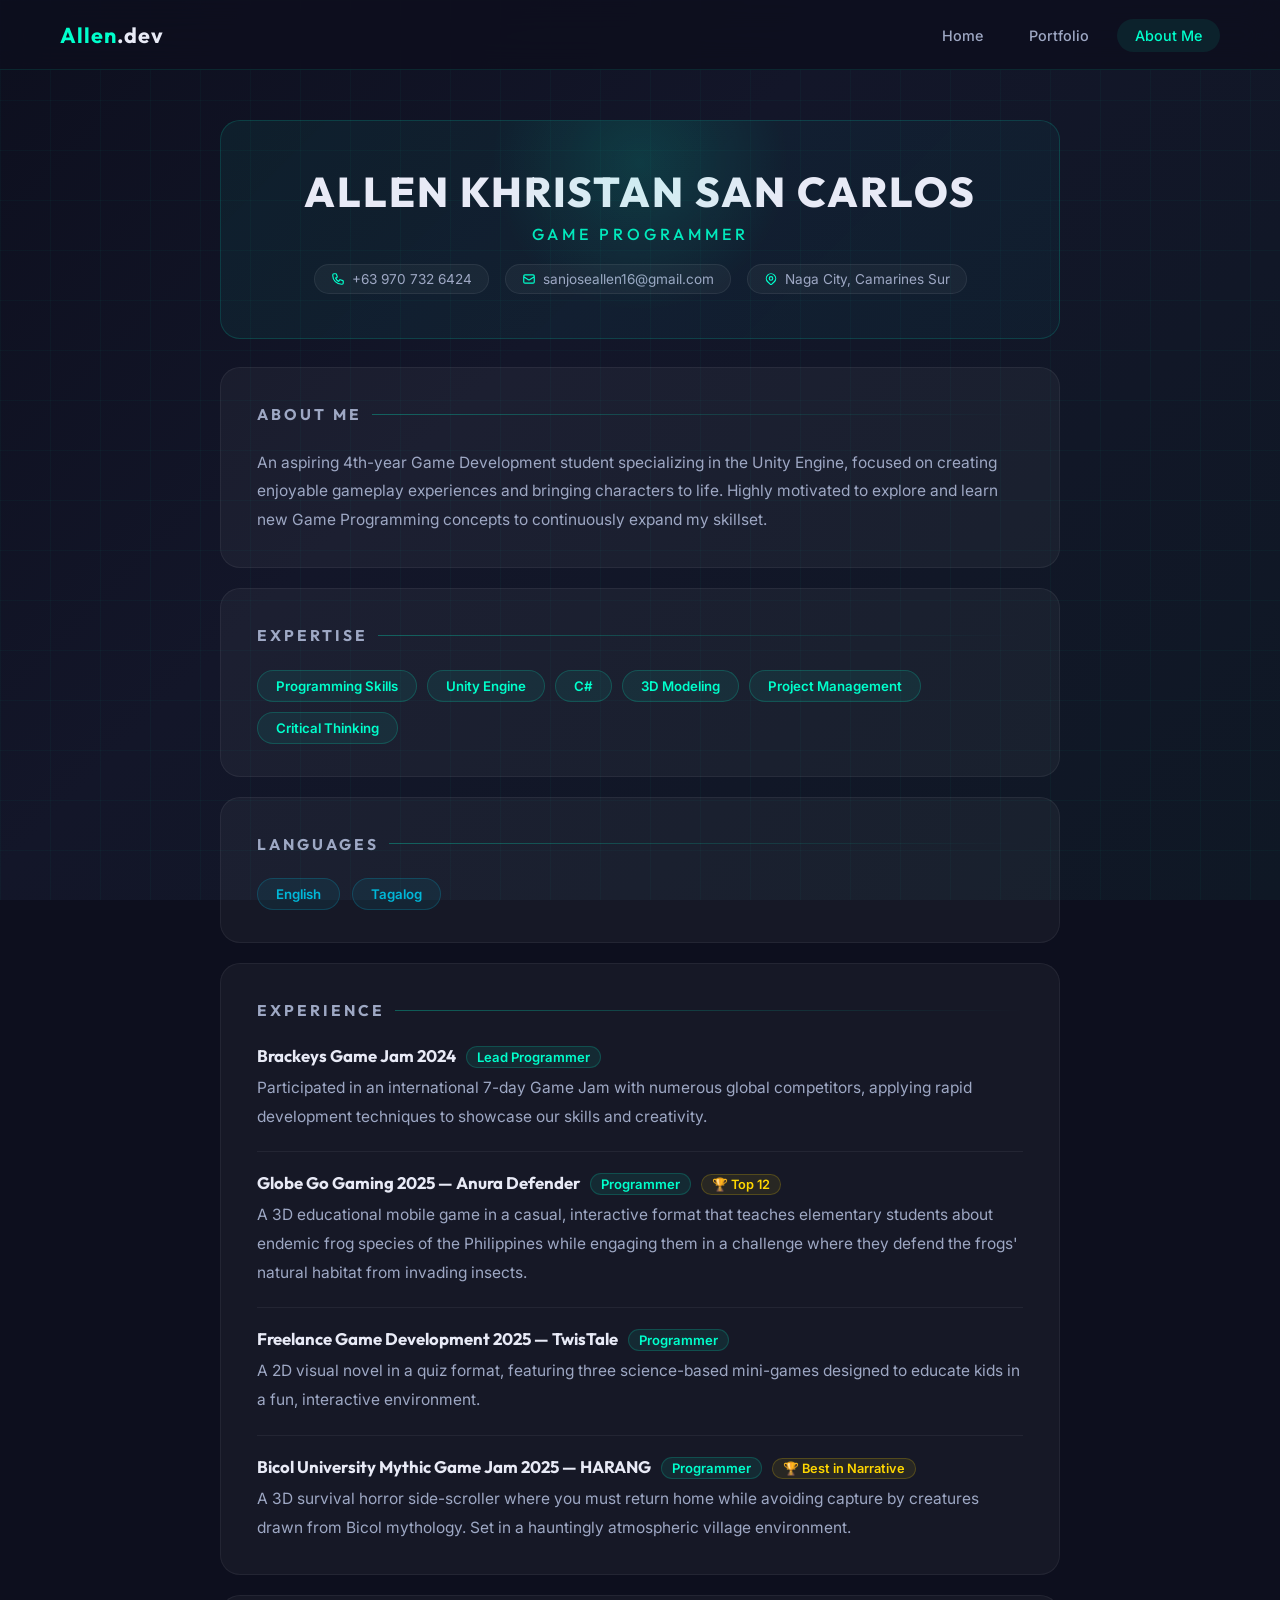
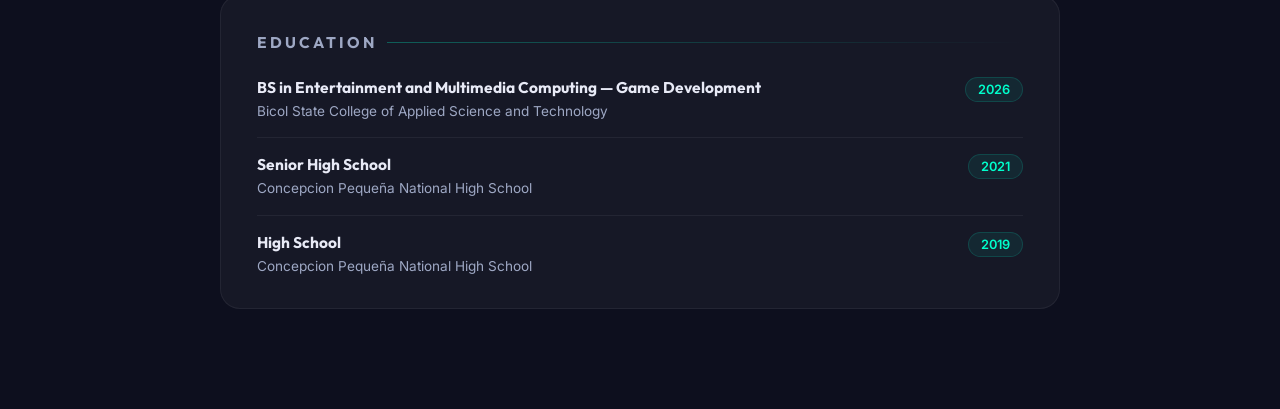
==== aboutme.html @ c73a48d8 "Add files via upload" ====
<!DOCTYPE html>
<html lang="en">

<head>
    <meta charset="UTF-8">
    <meta name="viewport" content="width=device-width, initial-scale=1.0">
    <meta name="description"
        content="Resume of Allen Khristan San Carlos – Game Programmer specializing in Unity Engine, with experience in international game jams and mobile game development.">
    <link rel="stylesheet" href="css/aboutme.css">
    <title>Resume | Allen San Carlos</title>
</head>

<body>

    <!-- ── NAVBAR ─────────────────────────────────────── -->
    <nav>
        <a class="nav-logo" href="index.html">Allen<span>.dev</span></a>
        <ul class="nav-links">
            <li><a href="index.html">Home</a></li>
            <li><a href="games.html">Portfolio</a></li>
            <li><a href="aboutme.html" class="active">About Me</a></li>
        </ul>
    </nav>

    <!-- ── RESUME PAGE ────────────────────────────────── -->
    <div class="resume-page">

        <!-- Header -->
        <div class="resume-header">
            <h1>Allen Khristan San Carlos</h1>
            <h2>Game Programmer</h2>
            <div class="contact-row">
                <span class="contact-item">
                    <svg width="14" height="14" fill="none" viewBox="0 0 24 24" stroke="currentColor" stroke-width="2">
                        <path stroke-linecap="round" stroke-linejoin="round"
                            d="M3 5a2 2 0 012-2h3.28a1 1 0 01.948.684l1.498 4.493a1 1 0 01-.502 1.21l-2.257 1.13a11.042 11.042 0 005.516 5.516l1.13-2.257a1 1 0 011.21-.502l4.493 1.498a1 1 0 01.684.949V19a2 2 0 01-2 2h-1C9.716 21 3 14.284 3 6V5z" />
                    </svg>
                    +63 970 732 6424
                </span>
                <span class="contact-item">
                    <svg width="14" height="14" fill="none" viewBox="0 0 24 24" stroke="currentColor" stroke-width="2">
                        <path stroke-linecap="round" stroke-linejoin="round"
                            d="M3 8l7.89 5.26a2 2 0 002.22 0L21 8M5 19h14a2 2 0 002-2V7a2 2 0 00-2-2H5a2 2 0 00-2 2v10a2 2 0 002 2z" />
                    </svg>
                    sanjoseallen16@gmail.com
                </span>
                <span class="contact-item">
                    <svg width="14" height="14" fill="none" viewBox="0 0 24 24" stroke="currentColor" stroke-width="2">
                        <path stroke-linecap="round" stroke-linejoin="round"
                            d="M17.657 16.657L13.414 20.9a1.998 1.998 0 01-2.827 0l-4.244-4.243a8 8 0 1111.314 0z" />
                        <path stroke-linecap="round" stroke-linejoin="round" d="M15 11a3 3 0 11-6 0 3 3 0 016 0z" />
                    </svg>
                    Naga City, Camarines Sur
                </span>
            </div>
        </div>

        <!-- About Me -->
        <div class="resume-section">
            <p class="section-title">About Me</p>
            <p>
                An aspiring 4th-year Game Development student specializing in the Unity Engine,
                focused on creating enjoyable gameplay experiences and bringing characters to life.
                Highly motivated to explore and learn new Game Programming concepts to continuously
                expand my skillset.
            </p>
        </div>

        <!-- Expertise -->
        <div class="resume-section">
            <p class="section-title">Expertise</p>
            <div class="skills-grid">
                <span class="skill-badge">Programming Skills</span>
                <span class="skill-badge">Unity Engine</span>
                <span class="skill-badge">C#</span>
                <span class="skill-badge">3D Modeling</span>
                <span class="skill-badge">Project Management</span>
                <span class="skill-badge">Critical Thinking</span>
            </div>
        </div>

        <!-- Languages -->
        <div class="resume-section">
            <p class="section-title">Languages</p>
            <div class="lang-list">
                <span class="lang-badge">English</span>
                <span class="lang-badge">Tagalog</span>
            </div>
        </div>

        <!-- Experience -->
        <div class="resume-section">
            <p class="section-title">Experience</p>

            <div class="exp-entry">
                <div class="exp-meta">
                    <span class="exp-title">Brackeys Game Jam 2024</span>
                    <span class="exp-role">Lead Programmer</span>
                </div>
                <p class="exp-desc">
                    Participated in an international 7-day Game Jam with numerous global competitors,
                    applying rapid development techniques to showcase our skills and creativity.
                </p>
            </div>

            <div class="exp-entry">
                <div class="exp-meta">
                    <span class="exp-title">Globe Go Gaming 2025 — Anura Defender</span>
                    <span class="exp-role">Programmer</span>
                    <span class="exp-award">🏆 Top 12</span>
                </div>
                <p class="exp-desc">
                    A 3D educational mobile game in a casual, interactive format that teaches elementary
                    students about endemic frog species of the Philippines while engaging them in a challenge
                    where they defend the frogs' natural habitat from invading insects.
                </p>
            </div>

            <div class="exp-entry">
                <div class="exp-meta">
                    <span class="exp-title">Freelance Game Development 2025 — TwisTale</span>
                    <span class="exp-role">Programmer</span>
                </div>
                <p class="exp-desc">
                    A 2D visual novel in a quiz format, featuring three science-based mini-games
                    designed to educate kids in a fun, interactive environment.
                </p>
            </div>

            <div class="exp-entry">
                <div class="exp-meta">
                    <span class="exp-title">Bicol University Mythic Game Jam 2025 — HARANG</span>
                    <span class="exp-role">Programmer</span>
                    <span class="exp-award">🏆 Best in Narrative</span>
                </div>
                <p class="exp-desc">
                    A 3D survival horror side-scroller where you must return home while avoiding capture
                    by creatures drawn from Bicol mythology. Set in a hauntingly atmospheric village environment.
                </p>
            </div>

        </div>

        <!-- Education -->
        <div class="resume-section">
            <p class="section-title">Education</p>

            <div class="educ-entry">
                <div class="educ-info">
                    <h4>BS in Entertainment and Multimedia Computing — Game Development</h4>
                    <p>Bicol State College of Applied Science and Technology</p>
                </div>
                <span class="educ-year">2026</span>
            </div>

            <div class="educ-entry">
                <div class="educ-info">
                    <h4>Senior High School</h4>
                    <p>Concepcion Pequeña National High School</p>
                </div>
                <span class="educ-year">2021</span>
            </div>

            <div class="educ-entry">
                <div class="educ-info">
                    <h4>High School</h4>
                    <p>Concepcion Pequeña National High School</p>
                </div>
                <span class="educ-year">2019</span>
            </div>

        </div>

    </div><!-- /resume-page -->

</body>

</html>
---- css/aboutme.css ----
@import url('https://fonts.googleapis.com/css2?family=Outfit:wght@300;400;500;600;700;800&family=Inter:wght@300;400;500;600&display=swap');

/* ─── RESET ─────────────────────────────────────────────── */
*, *::before, *::after {
    margin: 0;
    padding: 0;
    box-sizing: border-box;
}

/* ─── CSS VARIABLES ─────────────────────────────────────── */
:root {
    --accent:     #00ffcc;
    --accent-dim: #00bfa5;
    --bg-dark:    #0d0f1e;
    --bg-mid:     #161929;
    --bg-card:    rgba(255, 255, 255, 0.04);
    --text-main:  #e8eaf6;
    --text-muted: #9ea8c4;
    --glow:       0 0 30px rgba(0, 255, 204, 0.2);
    --radius-lg:  20px;
    --radius-sm:  10px;
    --nav-h:      70px;
    --transition: 0.3s cubic-bezier(0.4, 0, 0.2, 1);
}

/* ─── BASE ───────────────────────────────────────────────── */
html { scroll-behavior: smooth; }

body {
    font-family: 'Inter', 'Segoe UI', sans-serif;
    background: var(--bg-dark);
    color: var(--text-main);
    min-height: 100vh;
    overflow-x: hidden;
}

body::before {
    content: '';
    position: fixed;
    inset: 0;
    background:
        linear-gradient(135deg, #0d0f1e 0%, #131629 40%, #0f1825 100%),
        radial-gradient(ellipse 80% 50% at 50% -20%, rgba(0,255,204,0.10) 0%, transparent 60%);
    z-index: -2;
}

body::after {
    content: '';
    position: fixed;
    inset: 0;
    background-image:
        linear-gradient(rgba(0,255,204,0.03) 1px, transparent 1px),
        linear-gradient(90deg, rgba(0,255,204,0.03) 1px, transparent 1px);
    background-size: 50px 50px;
    z-index: -1;
}

/* ─── NAVBAR ─────────────────────────────────────────────── */
nav {
    position: fixed;
    top: 0; left: 0; right: 0;
    height: var(--nav-h);
    display: flex;
    align-items: center;
    justify-content: space-between;
    padding: 0 60px;
    background: rgba(13, 15, 30, 0.85);
    backdrop-filter: blur(16px);
    -webkit-backdrop-filter: blur(16px);
    border-bottom: 1px solid rgba(0,255,204,0.1);
    z-index: 100;
}

.nav-logo {
    font-family: 'Outfit', sans-serif;
    font-size: 1.35rem;
    font-weight: 700;
    color: var(--accent);
    letter-spacing: 1px;
    text-decoration: none;
}

.nav-logo span { color: var(--text-main); }

.nav-links {
    display: flex;
    gap: 10px;
    list-style: none;
}

.nav-links a {
    text-decoration: none;
    color: var(--text-muted);
    font-size: 0.9rem;
    font-weight: 500;
    padding: 8px 18px;
    border-radius: 50px;
    transition: var(--transition);
}

.nav-links a:hover,
.nav-links a.active {
    color: var(--accent);
    background: rgba(0,255,204,0.08);
}

/* ─── PAGE WRAPPER ───────────────────────────────────────── */
.resume-page {
    max-width: 900px;
    margin: 0 auto;
    padding: calc(var(--nav-h) + 50px) 30px 80px;
    animation: fadeUp 0.7s ease forwards;
}

/* ─── HEADER CARD ────────────────────────────────────────── */
.resume-header {
    background: linear-gradient(135deg, rgba(0,255,204,0.06), rgba(0,184,217,0.04));
    border: 1px solid rgba(0,255,204,0.15);
    border-radius: var(--radius-lg);
    padding: 44px 40px;
    text-align: center;
    margin-bottom: 28px;
    position: relative;
    overflow: hidden;
}

.resume-header::before {
    content: '';
    position: absolute;
    top: -50%;
    left: 50%;
    transform: translateX(-50%);
    width: 300px;
    height: 300px;
    background: radial-gradient(circle, rgba(0,255,204,0.12) 0%, transparent 70%);
    pointer-events: none;
}

.resume-header h1 {
    font-family: 'Outfit', sans-serif;
    font-size: clamp(1.8rem, 3.5vw, 2.6rem);
    font-weight: 800;
    color: var(--text-main);
    letter-spacing: 2px;
    text-transform: uppercase;
}

.resume-header h2 {
    font-family: 'Outfit', sans-serif;
    font-size: 1rem;
    font-weight: 500;
    color: var(--accent);
    margin-top: 6px;
    letter-spacing: 4px;
    text-transform: uppercase;
    opacity: 0.9;
}

.contact-row {
    display: flex;
    flex-wrap: wrap;
    justify-content: center;
    gap: 16px;
    margin-top: 20px;
}

.contact-item {
    display: flex;
    align-items: center;
    gap: 7px;
    font-size: 0.85rem;
    color: var(--text-muted);
    background: rgba(255,255,255,0.04);
    border: 1px solid rgba(255,255,255,0.07);
    padding: 6px 16px;
    border-radius: 50px;
}

.contact-item svg {
    color: var(--accent);
    flex-shrink: 0;
}

/* ─── SECTION CARD ───────────────────────────────────────── */
.resume-section {
    background: var(--bg-card);
    border: 1px solid rgba(255,255,255,0.06);
    border-radius: var(--radius-lg);
    padding: 32px 36px;
    margin-bottom: 20px;
    backdrop-filter: blur(6px);
    transition: border-color var(--transition), box-shadow var(--transition);
}

.resume-section:hover {
    border-color: rgba(0,255,204,0.15);
    box-shadow: 0 8px 40px rgba(0,0,0,0.3);
}

/* Section heading */
.section-title {
    font-family: 'Outfit', sans-serif;
    font-size: 0.72rem;
    font-weight: 700;
    letter-spacing: 3px;
    text-transform: uppercase;
    color: var(--accent);
    margin-bottom: 20px;
    display: flex;
    align-items: center;
    gap: 10px;
}

.section-title::after {
    content: '';
    flex: 1;
    height: 1px;
    background: linear-gradient(90deg, rgba(0,255,204,0.3), transparent);
}

/* ─── ABOUT ME ───────────────────────────────────────────── */
.resume-section p {
    color: var(--text-muted);
    font-size: 0.97rem;
    line-height: 1.85;
}

/* ─── EXPERTISE / SKILLS ─────────────────────────────────── */
.skills-grid {
    display: flex;
    flex-wrap: wrap;
    gap: 10px;
}

.skill-badge {
    background: rgba(0,255,204,0.07);
    border: 1px solid rgba(0,255,204,0.18);
    color: var(--accent);
    font-size: 0.83rem;
    font-weight: 600;
    padding: 7px 18px;
    border-radius: 50px;
    transition: var(--transition);
}

.skill-badge:hover {
    background: rgba(0,255,204,0.15);
    border-color: var(--accent);
}

/* ─── LANGUAGES ──────────────────────────────────────────── */
.lang-list {
    display: flex;
    gap: 12px;
    flex-wrap: wrap;
}

.lang-badge {
    background: rgba(0,184,217,0.08);
    border: 1px solid rgba(0,184,217,0.22);
    color: #00b8d9;
    font-size: 0.83rem;
    font-weight: 600;
    padding: 7px 18px;
    border-radius: 50px;
}

/* ─── EXPERIENCE ENTRIES ─────────────────────────────────── */
.exp-entry {
    padding: 20px 0;
    border-bottom: 1px solid rgba(255,255,255,0.06);
}

.exp-entry:last-child { border-bottom: none; padding-bottom: 0; }
.exp-entry:first-of-type { padding-top: 0; }

.exp-meta {
    display: flex;
    align-items: baseline;
    flex-wrap: wrap;
    gap: 10px;
    margin-bottom: 6px;
}

.exp-title {
    font-family: 'Outfit', sans-serif;
    font-size: 1.05rem;
    font-weight: 700;
    color: var(--text-main);
}

.exp-role {
    font-size: 0.82rem;
    font-weight: 600;
    color: var(--accent);
    background: rgba(0,255,204,0.08);
    border: 1px solid rgba(0,255,204,0.18);
    padding: 2px 10px;
    border-radius: 50px;
}

.exp-award {
    font-size: 0.8rem;
    font-weight: 600;
    color: #ffd700;
    background: rgba(255,215,0,0.08);
    border: 1px solid rgba(255,215,0,0.2);
    padding: 2px 10px;
    border-radius: 50px;
}

.exp-desc {
    color: var(--text-muted);
    font-size: 0.9rem;
    line-height: 1.8;
    margin-top: 4px;
}

/* ─── EDUCATION ENTRIES ──────────────────────────────────── */
.educ-entry {
    display: flex;
    justify-content: space-between;
    align-items: flex-start;
    gap: 20px;
    padding: 16px 0;
    border-bottom: 1px solid rgba(255,255,255,0.06);
}

.educ-entry:last-child { border-bottom: none; padding-bottom: 0; }
.educ-entry:first-of-type { padding-top: 0; }

.educ-info h4 {
    font-family: 'Outfit', sans-serif;
    font-size: 0.97rem;
    font-weight: 700;
    color: var(--text-main);
    margin-bottom: 4px;
}

.educ-info p {
    font-size: 0.85rem;
    color: var(--text-muted);
    line-height: 1.5;
}

.educ-year {
    font-size: 0.8rem;
    font-weight: 600;
    color: var(--accent);
    background: rgba(0,255,204,0.07);
    border: 1px solid rgba(0,255,204,0.15);
    padding: 4px 12px;
    border-radius: 50px;
    white-space: nowrap;
    flex-shrink: 0;
}

/* ─── ANIMATIONS ─────────────────────────────────────────── */
@keyframes fadeUp {
    from { opacity: 0; transform: translateY(30px); }
    to   { opacity: 1; transform: translateY(0); }
}

/* ─── RESPONSIVE ─────────────────────────────────────────── */
@media (max-width: 768px) {
    nav { padding: 0 24px; }

    .resume-page { padding: calc(var(--nav-h) + 30px) 16px 60px; }

    .resume-header { padding: 30px 22px; }

    .resume-section { padding: 24px 20px; }

    .educ-entry { flex-direction: column; gap: 8px; }
}
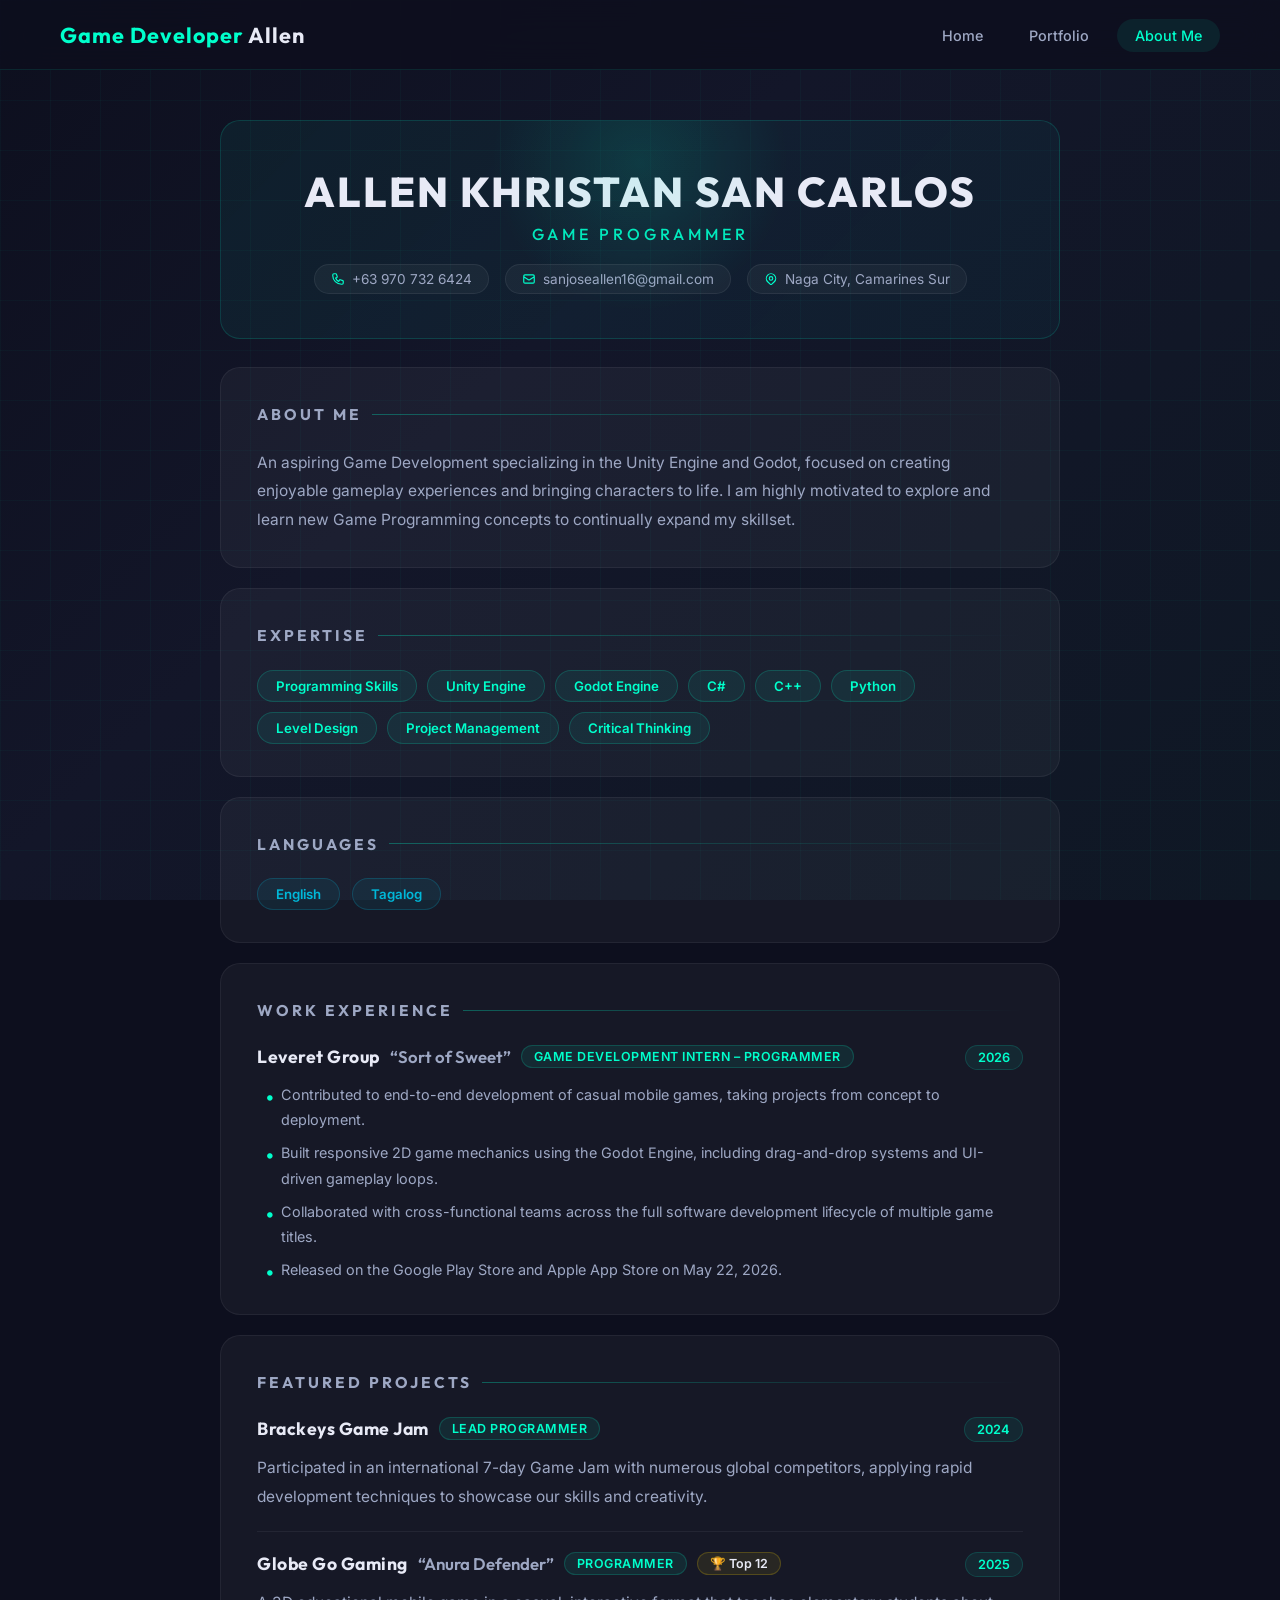
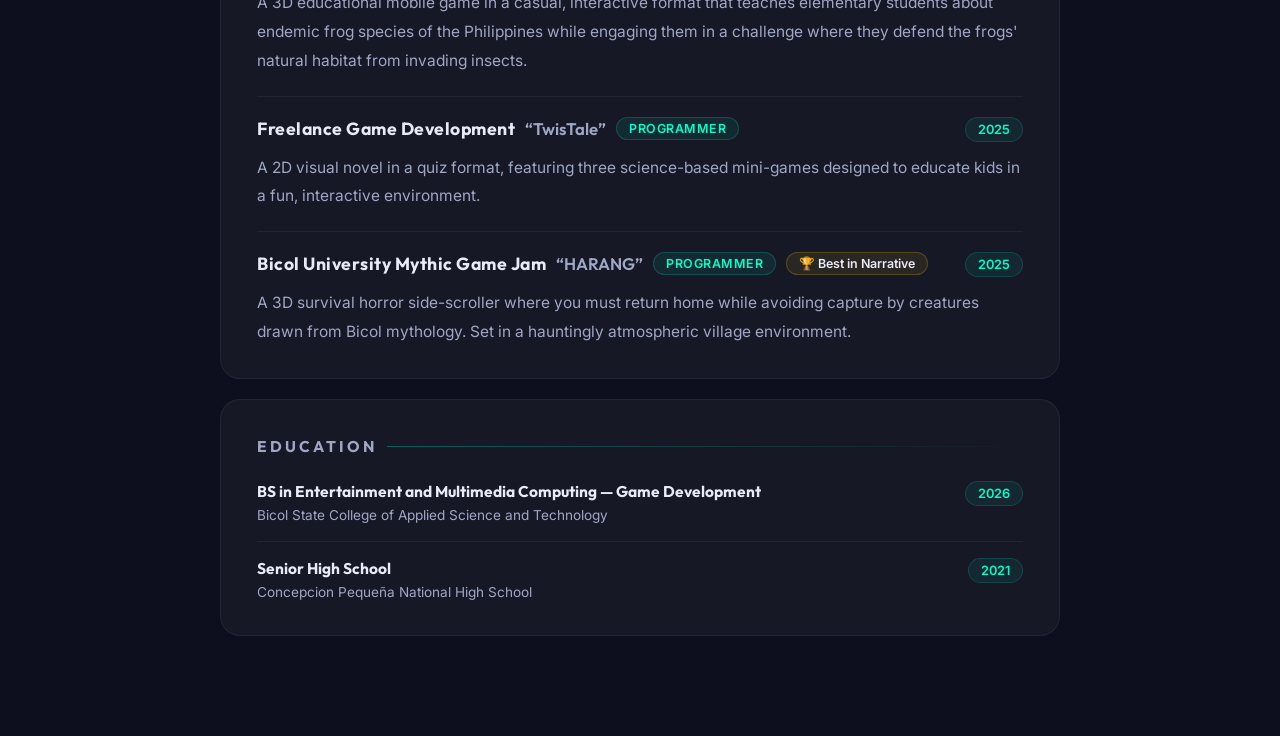
==== commit e86f4a4e: "Goods" ====
--- a/aboutme.html
+++ b/aboutme.html
@@ -14,7 +14,7 @@
 
     <!-- ── NAVBAR ─────────────────────────────────────── -->
     <nav>
-        <a class="nav-logo" href="index.html">Allen<span>.dev</span></a>
+        <a class="nav-logo" href="index.html">Game Developer<span> Allen</span></a>
         <ul class="nav-links">
             <li><a href="index.html">Home</a></li>
             <li><a href="games.html">Portfolio</a></li>
@@ -59,10 +59,10 @@
         <div class="resume-section">
             <p class="section-title">About Me</p>
             <p>
-                An aspiring 4th-year Game Development student specializing in the Unity Engine,
-                focused on creating enjoyable gameplay experiences and bringing characters to life.
-                Highly motivated to explore and learn new Game Programming concepts to continuously
-                expand my skillset.
+                An aspiring Game Development specializing in the Unity Engine and Godot, focused on
+                creating enjoyable gameplay experiences and bringing characters to life. I am highly
+                motivated to explore and learn new Game Programming concepts to continually expand my
+                skillset.
             </p>
         </div>
 
@@ -72,8 +72,11 @@
             <div class="skills-grid">
                 <span class="skill-badge">Programming Skills</span>
                 <span class="skill-badge">Unity Engine</span>
+                <span class="skill-badge">Godot Engine</span>
                 <span class="skill-badge">C#</span>
-                <span class="skill-badge">3D Modeling</span>
+                <span class="skill-badge">C++</span>
+                <span class="skill-badge">Python</span>
+                <span class="skill-badge">Level Design</span>
                 <span class="skill-badge">Project Management</span>
                 <span class="skill-badge">Critical Thinking</span>
             </div>
@@ -88,14 +91,43 @@
             </div>
         </div>
 
-        <!-- Experience -->
-        <div class="resume-section">
-            <p class="section-title">Experience</p>
-
-            <div class="exp-entry">
-                <div class="exp-meta">
-                    <span class="exp-title">Brackeys Game Jam 2024</span>
-                    <span class="exp-role">Lead Programmer</span>
+        <!-- Work Experience -->
+        <div class="resume-section">
+            <p class="section-title">Work Experience</p>
+
+            <div class="exp-entry">
+                <div class="exp-header">
+                    <div class="exp-main">
+                        <span class="exp-title">Leveret Group</span>
+                        <span class="exp-project">“Sort of Sweet”</span>
+                        <span class="exp-role">Game Development Intern – Programmer</span>
+                    </div>
+                    <span class="exp-year">2026</span>
+                </div>
+                <ul class="exp-bullets">
+                    <li>Contributed to end-to-end development of casual mobile games, taking projects from concept to
+                        deployment.</li>
+                    <li>Built responsive 2D game mechanics using the Godot Engine, including drag-and-drop systems and
+                        UI-driven gameplay loops.</li>
+                    <li>Collaborated with cross-functional teams across the full software development lifecycle of
+                        multiple game titles.</li>
+                    <li>Released on the Google Play Store and Apple App Store on May 22, 2026.</li>
+                </ul>
+            </div>
+
+        </div>
+
+        <!-- Projects -->
+        <div class="resume-section">
+            <p class="section-title">Featured Projects</p>
+
+            <div class="exp-entry">
+                <div class="exp-header">
+                    <div class="exp-main">
+                        <span class="exp-title">Brackeys Game Jam</span>
+                        <span class="exp-role">Lead Programmer</span>
+                    </div>
+                    <span class="exp-year">2024</span>
                 </div>
                 <p class="exp-desc">
                     Participated in an international 7-day Game Jam with numerous global competitors,
@@ -104,10 +136,14 @@
             </div>
 
             <div class="exp-entry">
-                <div class="exp-meta">
-                    <span class="exp-title">Globe Go Gaming 2025 — Anura Defender</span>
-                    <span class="exp-role">Programmer</span>
-                    <span class="exp-award">🏆 Top 12</span>
+                <div class="exp-header">
+                    <div class="exp-main">
+                        <span class="exp-title">Globe Go Gaming</span>
+                        <span class="exp-project">“Anura Defender”</span>
+                        <span class="exp-role">Programmer</span>
+                        <span class="exp-award">🏆 Top 12</span>
+                    </div>
+                    <span class="exp-year">2025</span>
                 </div>
                 <p class="exp-desc">
                     A 3D educational mobile game in a casual, interactive format that teaches elementary
@@ -117,9 +153,13 @@
             </div>
 
             <div class="exp-entry">
-                <div class="exp-meta">
-                    <span class="exp-title">Freelance Game Development 2025 — TwisTale</span>
-                    <span class="exp-role">Programmer</span>
+                <div class="exp-header">
+                    <div class="exp-main">
+                        <span class="exp-title">Freelance Game Development</span>
+                        <span class="exp-project">“TwisTale”</span>
+                        <span class="exp-role">Programmer</span>
+                    </div>
+                    <span class="exp-year">2025</span>
                 </div>
                 <p class="exp-desc">
                     A 2D visual novel in a quiz format, featuring three science-based mini-games
@@ -128,10 +168,14 @@
             </div>
 
             <div class="exp-entry">
-                <div class="exp-meta">
-                    <span class="exp-title">Bicol University Mythic Game Jam 2025 — HARANG</span>
-                    <span class="exp-role">Programmer</span>
-                    <span class="exp-award">🏆 Best in Narrative</span>
+                <div class="exp-header">
+                    <div class="exp-main">
+                        <span class="exp-title">Bicol University Mythic Game Jam</span>
+                        <span class="exp-project">“HARANG”</span>
+                        <span class="exp-role">Programmer</span>
+                        <span class="exp-award">🏆 Best in Narrative</span>
+                    </div>
+                    <span class="exp-year">2025</span>
                 </div>
                 <p class="exp-desc">
                     A 3D survival horror side-scroller where you must return home while avoiding capture
@@ -161,14 +205,6 @@
                 <span class="educ-year">2021</span>
             </div>
 
-            <div class="educ-entry">
-                <div class="educ-info">
-                    <h4>High School</h4>
-                    <p>Concepcion Pequeña National High School</p>
-                </div>
-                <span class="educ-year">2019</span>
-            </div>
-
         </div>
 
     </div><!-- /resume-page -->
--- a/css/aboutme.css
+++ b/css/aboutme.css
@@ -274,39 +274,68 @@
 .exp-entry:last-child { border-bottom: none; padding-bottom: 0; }
 .exp-entry:first-of-type { padding-top: 0; }
 
-.exp-meta {
-    display: flex;
-    align-items: baseline;
+.exp-header {
+    display: flex;
+    justify-content: space-between;
+    align-items: flex-start;
+    gap: 16px;
+    margin-bottom: 12px;
+}
+
+.exp-main {
+    display: flex;
+    align-items: center;
     flex-wrap: wrap;
     gap: 10px;
-    margin-bottom: 6px;
 }
 
 .exp-title {
     font-family: 'Outfit', sans-serif;
-    font-size: 1.05rem;
+    font-size: 1.1rem;
     font-weight: 700;
     color: var(--text-main);
+    letter-spacing: 0.5px;
+}
+
+.exp-project {
+    font-family: 'Outfit', sans-serif;
+    font-size: 1.05rem;
+    font-weight: 600;
+    color: var(--text-muted);
 }
 
 .exp-role {
-    font-size: 0.82rem;
-    font-weight: 600;
-    color: var(--accent);
-    background: rgba(0,255,204,0.08);
-    border: 1px solid rgba(0,255,204,0.18);
-    padding: 2px 10px;
-    border-radius: 50px;
+    font-size: 0.78rem;
+    font-weight: 600;
+    color: var(--accent);
+    background: rgba(0, 255, 204, 0.08);
+    border: 1px solid rgba(0, 255, 204, 0.18);
+    padding: 3px 12px;
+    border-radius: 50px;
+    text-transform: uppercase;
+    letter-spacing: 0.5px;
 }
 
 .exp-award {
+    font-size: 0.78rem;
+    font-weight: 600;
+    color: var(--gold);
+    background: rgba(255, 215, 0, 0.08);
+    border: 1px solid rgba(255, 215, 0, 0.2);
+    padding: 3px 12px;
+    border-radius: 50px;
+}
+
+.exp-year {
     font-size: 0.8rem;
     font-weight: 600;
-    color: #ffd700;
-    background: rgba(255,215,0,0.08);
-    border: 1px solid rgba(255,215,0,0.2);
-    padding: 2px 10px;
-    border-radius: 50px;
+    color: var(--accent);
+    background: rgba(0, 255, 204, 0.07);
+    border: 1px solid rgba(0, 255, 204, 0.15);
+    padding: 4px 12px;
+    border-radius: 50px;
+    white-space: nowrap;
+    flex-shrink: 0;
 }
 
 .exp-desc {
@@ -314,6 +343,32 @@
     font-size: 0.9rem;
     line-height: 1.8;
     margin-top: 4px;
+}
+
+.exp-bullets {
+    list-style: none;
+    padding-left: 4px;
+    display: flex;
+    flex-direction: column;
+    gap: 8px;
+    margin-top: 6px;
+}
+
+.exp-bullets li {
+    font-size: 0.9rem;
+    color: var(--text-muted);
+    line-height: 1.75;
+    position: relative;
+    padding-left: 20px;
+}
+
+.exp-bullets li::before {
+    content: '•';
+    color: var(--accent);
+    position: absolute;
+    left: 4px;
+    top: 0;
+    font-size: 1.1rem;
 }
 
 /* ─── EDUCATION ENTRIES ──────────────────────────────────── */
@@ -372,4 +427,6 @@
     .resume-section { padding: 24px 20px; }
 
     .educ-entry { flex-direction: column; gap: 8px; }
-}
+    .exp-header { flex-direction: column; align-items: flex-start; gap: 8px; }
+    .exp-year { align-self: flex-start; }
+}
